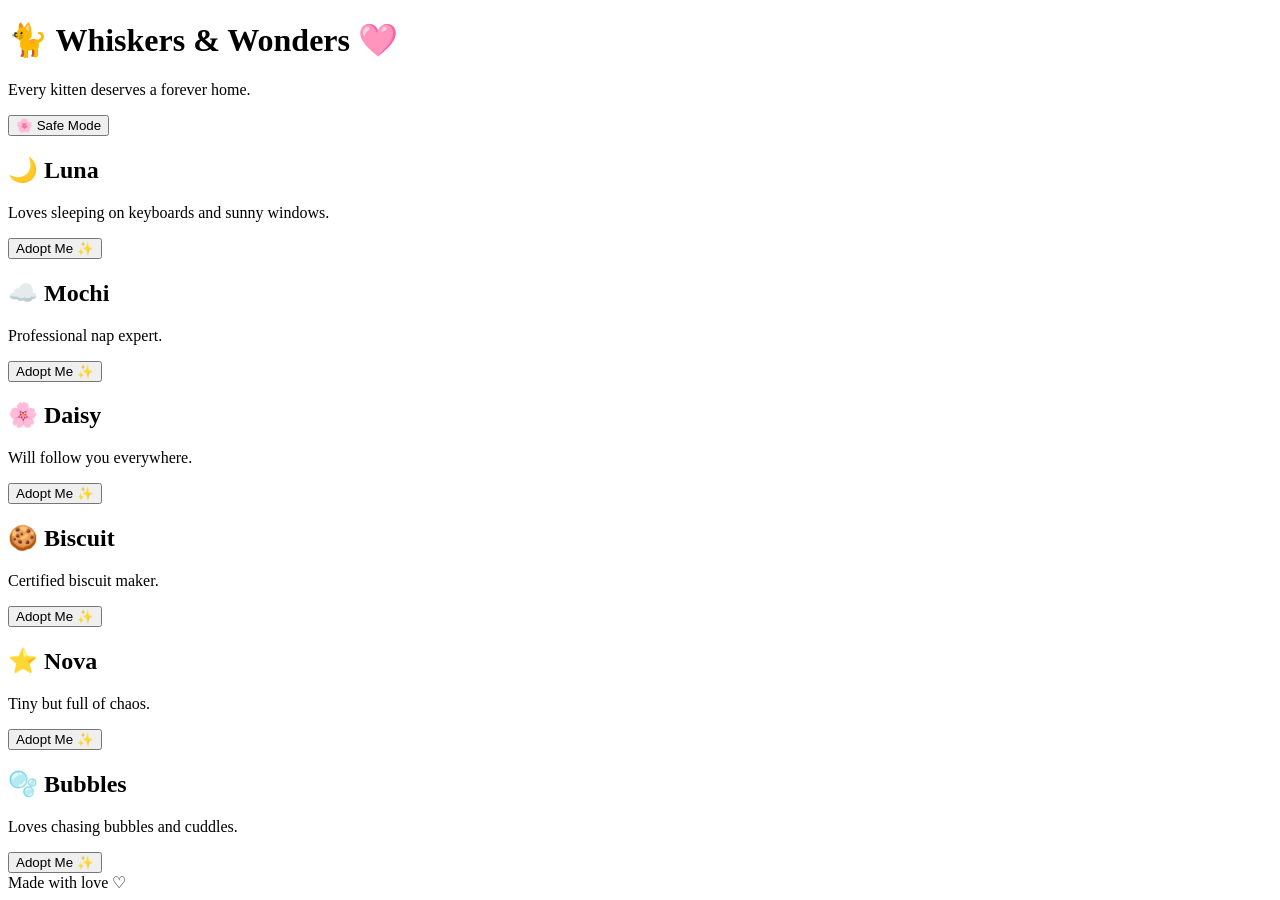
==== index.html @ ad289ad1 "Add initial HTML structure for Whiskers & Wonders" ====
<!DOCTYPE html>
<html lang="en">
<head>
<meta charset="UTF-8">
<meta name="viewport" content="width=device-width, initial-scale=1.0">
<title>Whiskers & Wonders</title>

<link rel="preconnect" href="https://fonts.googleapis.com">
<link href="https://fonts.googleapis.com/css2?family=Quicksand:wght@400;700&display=swap" rel="stylesheet">

<link rel="stylesheet" href="style.css">
</head>

<body>

<div class="sparkles"></div>

<header>

<h1>🐈 Whiskers & Wonders 🩷</h1>

<p class="subtitle">
Every kitten deserves a forever home.
</p>

<button id="safeMode">
🌸 Safe Mode
</button>

</header>

<main>

<div class="kitten">

<h2>🌙 Luna</h2>

<p>
Loves sleeping on keyboards and sunny windows.
</p>

<button class="adopt">
Adopt Me ✨
</button>

</div>

<div class="kitten">

<h2>☁️ Mochi</h2>

<p>
Professional nap expert.
</p>

<button class="adopt">
Adopt Me ✨
</button>

</div>

<div class="kitten">

<h2>🌸 Daisy</h2>

<p>
Will follow you everywhere.
</p>

<button class="adopt">
Adopt Me ✨
</button>

</div>

<div class="kitten">

<h2>🍪 Biscuit</h2>

<p>
Certified biscuit maker.
</p>

<button class="adopt">
Adopt Me ✨
</button>

</div>

<div class="kitten">

<h2>⭐ Nova</h2>

<p>
Tiny but full of chaos.
</p>

<button class="adopt">
Adopt Me ✨
</button>

</div>

<div class="kitten">

<h2>🫧 Bubbles</h2>

<p>
Loves chasing bubbles and cuddles.
</p>

<button class="adopt">
Adopt Me ✨
</button>

</div>

</main>

<footer>

Made with love ♡

</footer>

<script src="script.js"></script>

</body>
</html>
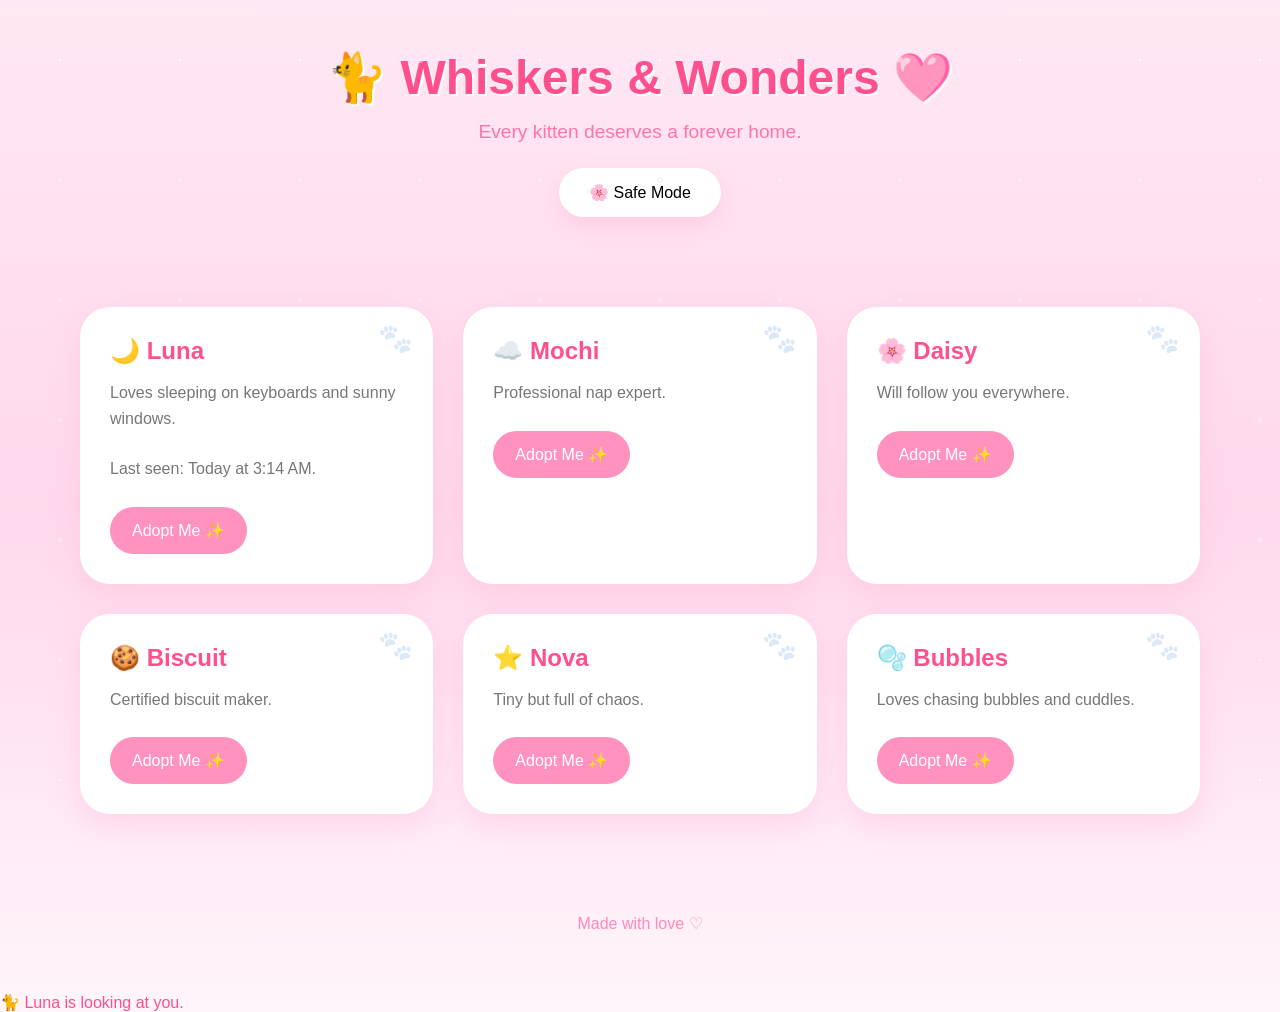
==== commit d796b474: "Add last seen note and popup message for Luna Added a hidden note about the last seen time and a pop" ====
--- a/index.html
+++ b/index.html
@@ -38,7 +38,9 @@
 <p>
 Loves sleeping on keyboards and sunny windows.
 </p>
-
+<p class="hidden-note">
+Last seen: Today at 3:14 AM.
+</p>
 <button class="adopt">
 Adopt Me ✨
 </button>
@@ -127,3 +129,6 @@
 
 </body>
 </html>
+<div id="popup">
+🐈 Luna is looking at you.
+</div>
--- a/style.css
+++ b/style.css
@@ -0,0 +1,294 @@
+*{
+margin:0;
+padding:0;
+box-sizing:border-box;
+font-family:'Quicksand',sans-serif;
+}
+
+body{
+
+background:linear-gradient(180deg,#ffe8f3,#ffd8ec,#fff5fb);
+
+min-height:100vh;
+
+color:#ff4f8f;
+
+overflow-x:hidden;
+
+}
+
+header{
+
+text-align:center;
+
+padding:50px 20px;
+
+}
+
+h1{
+
+font-size:3rem;
+
+margin-bottom:15px;
+
+text-shadow:2px 2px white;
+
+}
+
+.subtitle{
+
+font-size:1.2rem;
+
+color:#ff75aa;
+
+margin-bottom:25px;
+
+}
+
+#safeMode{
+
+background:white;
+
+border:none;
+
+padding:15px 30px;
+
+border-radius:999px;
+
+font-size:1rem;
+
+cursor:pointer;
+
+box-shadow:0 8px 20px rgba(255,160,200,.3);
+
+transition:.3s;
+
+}
+
+#safeMode:hover{
+
+transform:scale(1.05);
+
+background:#fff0f7;
+
+}
+
+main{
+
+display:grid;
+
+grid-template-columns:repeat(auto-fit,minmax(260px,1fr));
+
+gap:30px;
+
+padding:40px;
+
+max-width:1200px;
+
+margin:auto;
+
+}
+
+.kitten{
+
+background:white;
+
+padding:30px;
+
+border-radius:30px;
+
+box-shadow:0 10px 30px rgba(255,180,210,.4);
+
+transition:.3s;
+
+position:relative;
+
+overflow:hidden;
+
+}
+
+.kitten:hover{
+
+transform:translateY(-8px) rotate(-1deg);
+
+}
+
+.kitten::before{
+
+content:"🐾";
+
+position:absolute;
+
+top:15px;
+
+right:20px;
+
+font-size:28px;
+
+opacity:.15;
+
+}
+
+.kitten h2{
+
+margin-bottom:15px;
+
+}
+
+.kitten p{
+
+color:#777;
+
+line-height:1.6;
+
+margin-bottom:25px;
+
+}
+
+.adopt{
+
+background:#ff92bf;
+
+color:white;
+
+border:none;
+
+padding:14px 22px;
+
+border-radius:999px;
+
+font-size:1rem;
+
+cursor:pointer;
+
+transition:.3s;
+
+}
+
+.adopt:hover{
+
+background:#ff5e9f;
+
+transform:scale(1.08);
+
+}
+
+footer{
+
+text-align:center;
+
+padding:60px 20px;
+
+font-size:1rem;
+
+color:#ff8ab8;
+
+}
+
+.sparkles{
+
+position:fixed;
+
+top:0;
+
+left:0;
+
+width:100%;
+
+height:100%;
+
+pointer-events:none;
+
+background-image:
+
+radial-gradient(circle,#ffffffcc 2px,transparent 2px),
+
+radial-gradient(circle,#ffddee 3px,transparent 3px);
+
+background-size:120px 120px;
+
+animation:float 25s linear infinite;
+
+opacity:.5;
+
+}
+
+@keyframes float{
+
+from{
+
+transform:translateY(0px);
+
+}
+
+to{
+
+transform:translateY(120px);
+
+}
+
+}
+
+.glitch{
+
+animation:glitch .25s infinite;
+
+}
+
+@keyframes glitch{
+
+0%{
+
+transform:translate(0);
+
+}
+
+25%{
+
+transform:translate(-2px,1px);
+
+}
+
+50%{
+
+transform:translate(2px,-1px);
+
+}
+
+75%{
+
+transform:translate(-1px,-2px);
+
+}
+
+100%{
+
+transform:translate(0);
+
+}
+
+}
+
+.hidden{
+
+display:none;
+
+}
+
+@media(max-width:700px){
+
+h1{
+
+font-size:2.2rem;
+
+}
+
+main{
+
+padding:20px;
+
+gap:20px;
+
+}
+
+}
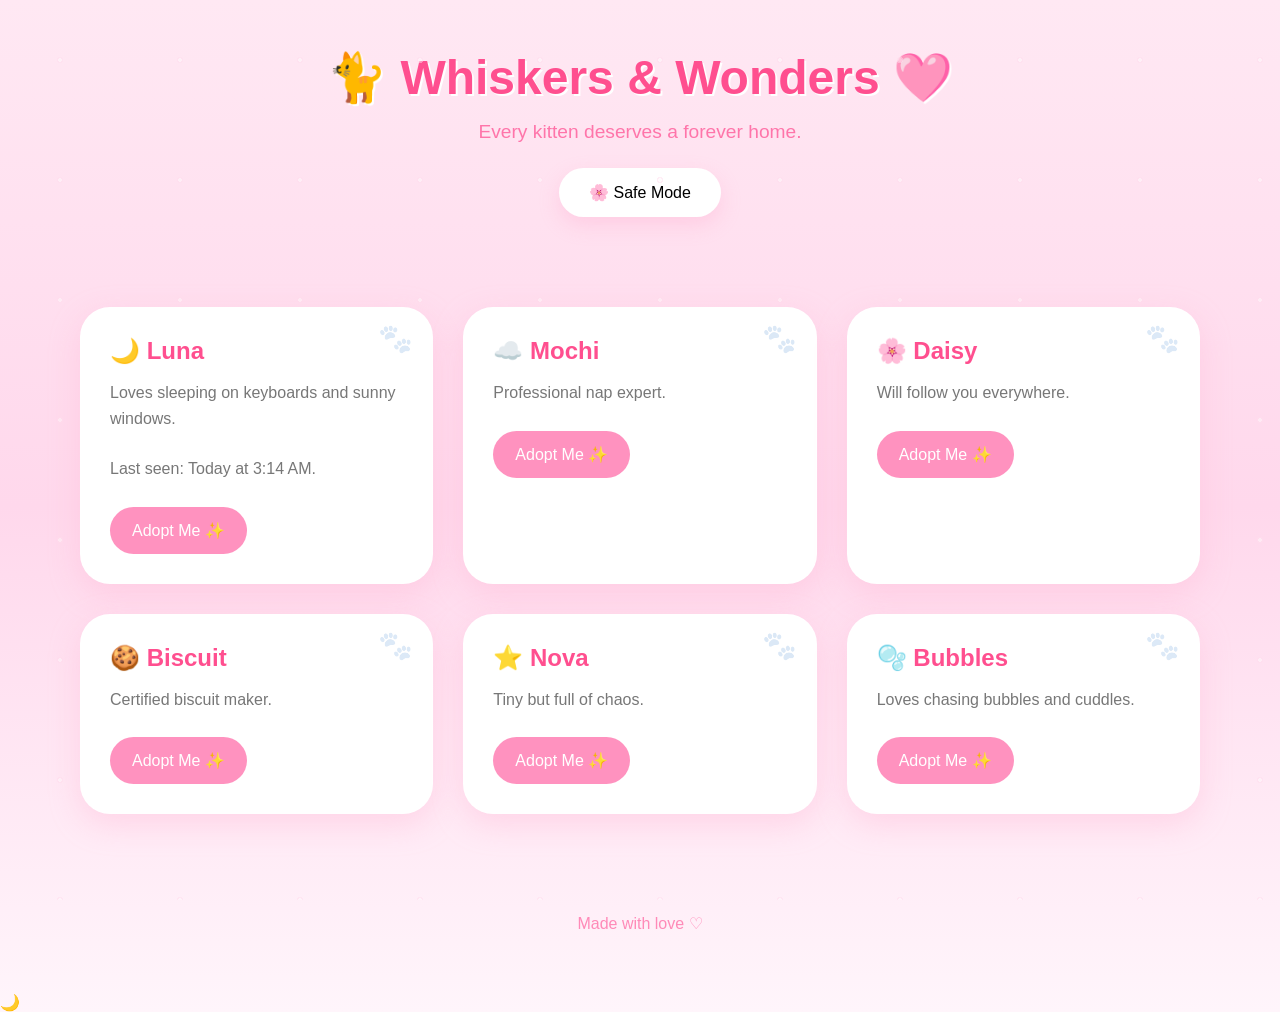
==== commit 45226210: "Add moon div with moon emoji to index.html" ====
--- a/index.html
+++ b/index.html
@@ -132,3 +132,6 @@
 <div id="popup">
 🐈 Luna is looking at you.
 </div>
+<div id="moon">
+🌙
+</div>
--- a/style.css
+++ b/style.css
@@ -287,8 +287,36 @@
 
 padding:20px;
 
-gap:20px;
-
-}
-
-}
+gap:20px;.hidden-note{
+    opacity:0;
+    font-size:12px;
+    color:#888;
+    transition:1s;
+}
+
+.kitten:hover .hidden-note{
+    opacity:1;
+}
+
+}
+
+}
+#popup{
+
+position:fixed;
+
+bottom:20px;
+
+right:20px;
+
+background:white;
+
+padding:15px;
+
+border-radius:20px;
+
+opacity:0;
+
+transition:1s;
+
+box-shadow:0 10px 30px rgba(0,0,0,.2)
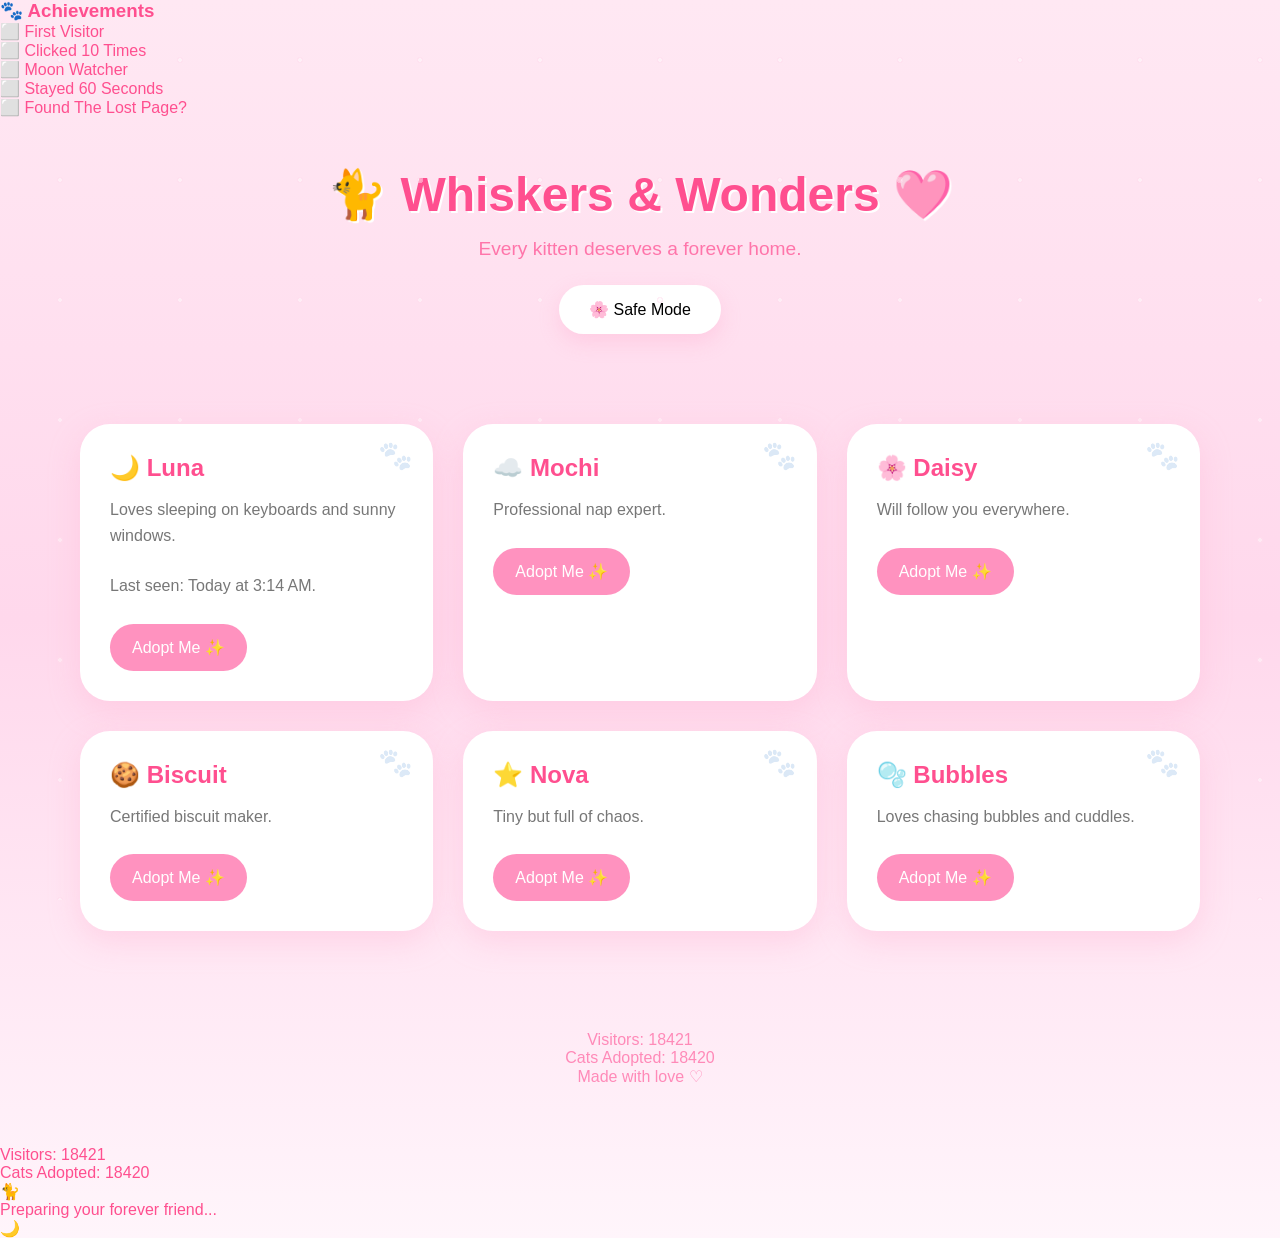
==== commit cb029df7: "Add achievements list and loading indicator Added achievement section and loading message." ====
--- a/index.html
+++ b/index.html
@@ -10,7 +10,25 @@
 
 <link rel="stylesheet" href="style.css">
 </head>
+<div id="achievementBox">
 
+<h3>🐾 Achievements</h3>
+
+<ul>
+
+<li id="a1">⬜ First Visitor</li>
+
+<li id="a2">⬜ Clicked 10 Times</li>
+
+<li id="a3">⬜ Moon Watcher</li>
+
+<li id="a4">⬜ Stayed 60 Seconds</li>
+
+<li id="a5">⬜ Found The Lost Page?</li>
+
+</ul>
+
+</div>
 <body>
 
 <div class="sparkles"></div>
@@ -119,14 +137,36 @@
 
 </main>
 
-<footer>
+<footer><p id="counter">
+
+Visitors: 18421
+
+<br>
+
+Cats Adopted: 18420
+
+</p>
 
 Made with love ♡
 
 </footer>
+<p id="counter">
 
+Visitors: 18421
+
+<br>
+
+Cats Adopted: 18420
+
+</p>
 <script src="script.js"></script>
+<div id="loading">
 
+🐈
+
+<p>Preparing your forever friend...</p>
+
+</div>
 </body>
 </html>
 <div id="popup">
@@ -135,3 +175,4 @@
 <div id="moon">
 🌙
 </div>
+<div id="whisper"></div>
--- a/style.css
+++ b/style.css
@@ -320,3 +320,18 @@
 transition:1s;
 
 box-shadow:0 10px 30px rgba(0,0,0,.2)
+#moon{
+
+position:fixed;
+
+top:20px;
+
+right:20px;
+
+font-size:40px;
+
+cursor:pointer;
+
+transition:1s;
+
+}
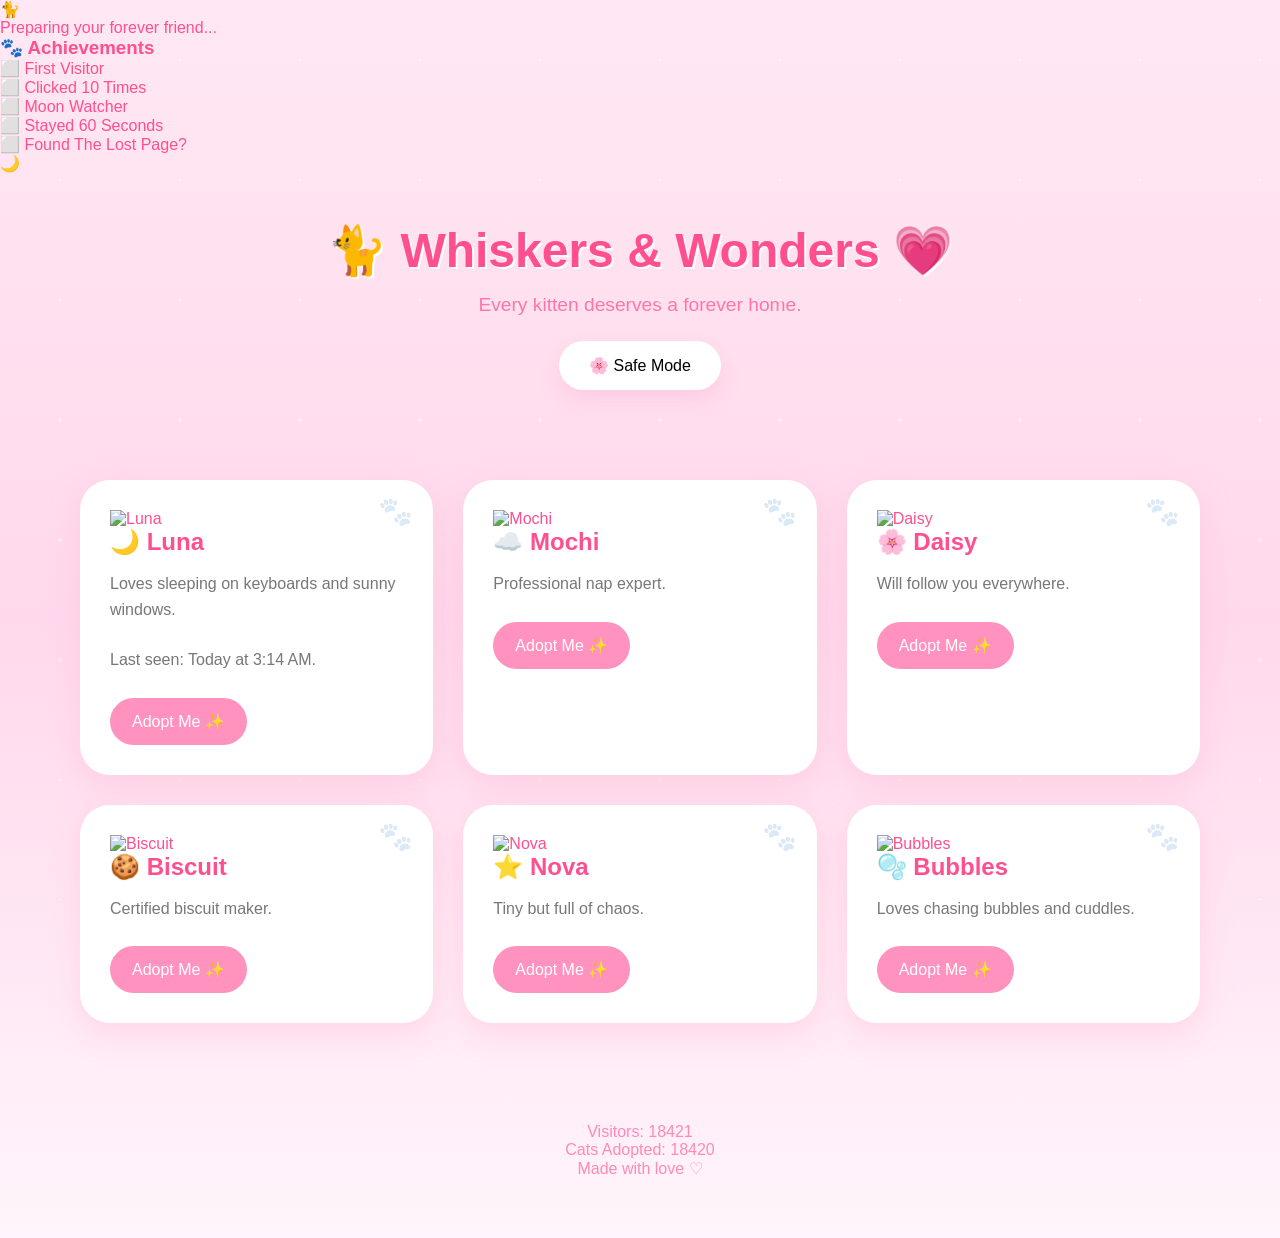
==== commit f8c33f64: "Update title and kitten descriptions in index.html" ====
--- a/index.html
+++ b/index.html
@@ -1,15 +1,33 @@
 <!DOCTYPE html>
 <html lang="en">
+
 <head>
+
 <meta charset="UTF-8">
 <meta name="viewport" content="width=device-width, initial-scale=1.0">
-<title>Whiskers & Wonders</title>
+
+<title>Whiskers & Wonders 💗</title>
 
 <link rel="preconnect" href="https://fonts.googleapis.com">
+
 <link href="https://fonts.googleapis.com/css2?family=Quicksand:wght@400;700&display=swap" rel="stylesheet">
 
 <link rel="stylesheet" href="style.css">
+
 </head>
+
+<body>
+
+<div id="loading">
+
+🐈
+
+<p>Preparing your forever friend...</p>
+
+</div>
+
+<div class="sparkles"></div>
+
 <div id="achievementBox">
 
 <h3>🐾 Achievements</h3>
@@ -29,20 +47,35 @@
 </ul>
 
 </div>
-<body>
-
-<div class="sparkles"></div>
+
+<div id="popup">
+
+🐈 Luna is looking at you.
+
+</div>
+
+<div id="moon">
+
+🌙
+
+</div>
+
+<div id="whisper"></div>
 
 <header>
 
-<h1>🐈 Whiskers & Wonders 🩷</h1>
+<h1>🐈 Whiskers & Wonders 💗</h1>
 
 <p class="subtitle">
+
 Every kitten deserves a forever home.
+
 </p>
 
 <button id="safeMode">
+
 🌸 Safe Mode
+
 </button>
 
 </header>
@@ -51,128 +84,130 @@
 
 <div class="kitten">
 
+<img src="https://placekitten.com/400/300" alt="Luna">
+
 <h2>🌙 Luna</h2>
 
+<p>Loves sleeping on keyboards and sunny windows.</p>
+
+<p class="hidden-note">
+
+Last seen: Today at 3:14 AM.
+
+</p>
+
+<button class="adopt">
+
+Adopt Me ✨
+
+</button>
+
+</div>
+
+<div class="kitten">
+
+<img src="https://placekitten.com/401/300" alt="Mochi">
+
+<h2>☁️ Mochi</h2>
+
+<p>Professional nap expert.</p>
+
+<button class="adopt">
+
+Adopt Me ✨
+
+</button>
+
+</div>
+
+<div class="kitten">
+
+<img src="https://placekitten.com/402/300" alt="Daisy">
+
+<h2>🌸 Daisy</h2>
+
+<p>Will follow you everywhere.</p>
+
+<button class="adopt">
+
+Adopt Me ✨
+
+</button>
+
+</div>
+
+<div class="kitten">
+
+<img src="https://placekitten.com/403/300" alt="Biscuit">
+
+<h2>🍪 Biscuit</h2>
+
+<p>Certified biscuit maker.</p>
+
+<button class="adopt">
+
+Adopt Me ✨
+
+</button>
+
+</div>
+
+<div class="kitten">
+
+<img src="https://placekitten.com/404/300" alt="Nova">
+
+<h2>⭐ Nova</h2>
+
+<p>Tiny but full of chaos.</p>
+
+<button class="adopt">
+
+Adopt Me ✨
+
+</button>
+
+</div>
+
+<div class="kitten">
+
+<img src="https://placekitten.com/405/300" alt="Bubbles">
+
+<h2>🫧 Bubbles</h2>
+
+<p>Loves chasing bubbles and cuddles.</p>
+
+<button class="adopt">
+
+Adopt Me ✨
+
+</button>
+
+</div>
+
+</main>
+
+<footer>
+
+<p id="counter">
+
+Visitors: 18421
+
+<br>
+
+Cats Adopted: 18420
+
+</p>
+
 <p>
-Loves sleeping on keyboards and sunny windows.
-</p>
-<p class="hidden-note">
-Last seen: Today at 3:14 AM.
-</p>
-<button class="adopt">
-Adopt Me ✨
-</button>
-
-</div>
-
-<div class="kitten">
-
-<h2>☁️ Mochi</h2>
-
-<p>
-Professional nap expert.
-</p>
-
-<button class="adopt">
-Adopt Me ✨
-</button>
-
-</div>
-
-<div class="kitten">
-
-<h2>🌸 Daisy</h2>
-
-<p>
-Will follow you everywhere.
-</p>
-
-<button class="adopt">
-Adopt Me ✨
-</button>
-
-</div>
-
-<div class="kitten">
-
-<h2>🍪 Biscuit</h2>
-
-<p>
-Certified biscuit maker.
-</p>
-
-<button class="adopt">
-Adopt Me ✨
-</button>
-
-</div>
-
-<div class="kitten">
-
-<h2>⭐ Nova</h2>
-
-<p>
-Tiny but full of chaos.
-</p>
-
-<button class="adopt">
-Adopt Me ✨
-</button>
-
-</div>
-
-<div class="kitten">
-
-<h2>🫧 Bubbles</h2>
-
-<p>
-Loves chasing bubbles and cuddles.
-</p>
-
-<button class="adopt">
-Adopt Me ✨
-</button>
-
-</div>
-
-</main>
-
-<footer><p id="counter">
-
-Visitors: 18421
-
-<br>
-
-Cats Adopted: 18420
-
-</p>
 
 Made with love ♡
 
+</p>
+
 </footer>
-<p id="counter">
-
-Visitors: 18421
-
-<br>
-
-Cats Adopted: 18420
-
-</p>
+
 <script src="script.js"></script>
-<div id="loading">
-
-🐈
-
-<p>Preparing your forever friend...</p>
-
-</div>
+
 </body>
+
 </html>
-<div id="popup">
-🐈 Luna is looking at you.
-</div>
-<div id="moon">
-🌙
-</div>
-<div id="whisper"></div>
--- a/style.css
+++ b/style.css
@@ -335,3 +335,90 @@
 transition:1s;
 
 }
+#achievementBox{
+
+position:fixed;
+
+left:15px;
+
+bottom:15px;
+
+background:white;
+
+padding:15px;
+
+border-radius:20px;
+
+box-shadow:0 10px 25px rgba(0,0,0,.15);
+
+font-size:14px;
+
+width:190px;
+
+transition:.5s;
+
+z-index:999;
+
+}
+
+#achievementBox:hover{
+
+transform:scale(1.05);
+
+}
+
+#achievementBox li{
+
+list-style:none;
+
+padding:4px;
+
+color:#777;
+#whisper{
+
+position:fixed;
+
+top:20%;
+
+left:50%;
+
+transform:translateX(-50%);
+
+opacity:0;
+
+font-size:26px;
+
+color:#ff6ba9;
+
+transition:2s;
+
+pointer-events:none;
+
+font-weight:bold;
+
+}
+
+}
+#loading{
+
+position:fixed;
+
+inset:0;
+
+background:#ffe6f3;
+
+display:flex;
+
+flex-direction:column;
+
+justify-content:center;
+
+align-items:center;
+
+font-size:40px;
+
+z-index:99999;
+
+transition:1s;
+
+}
